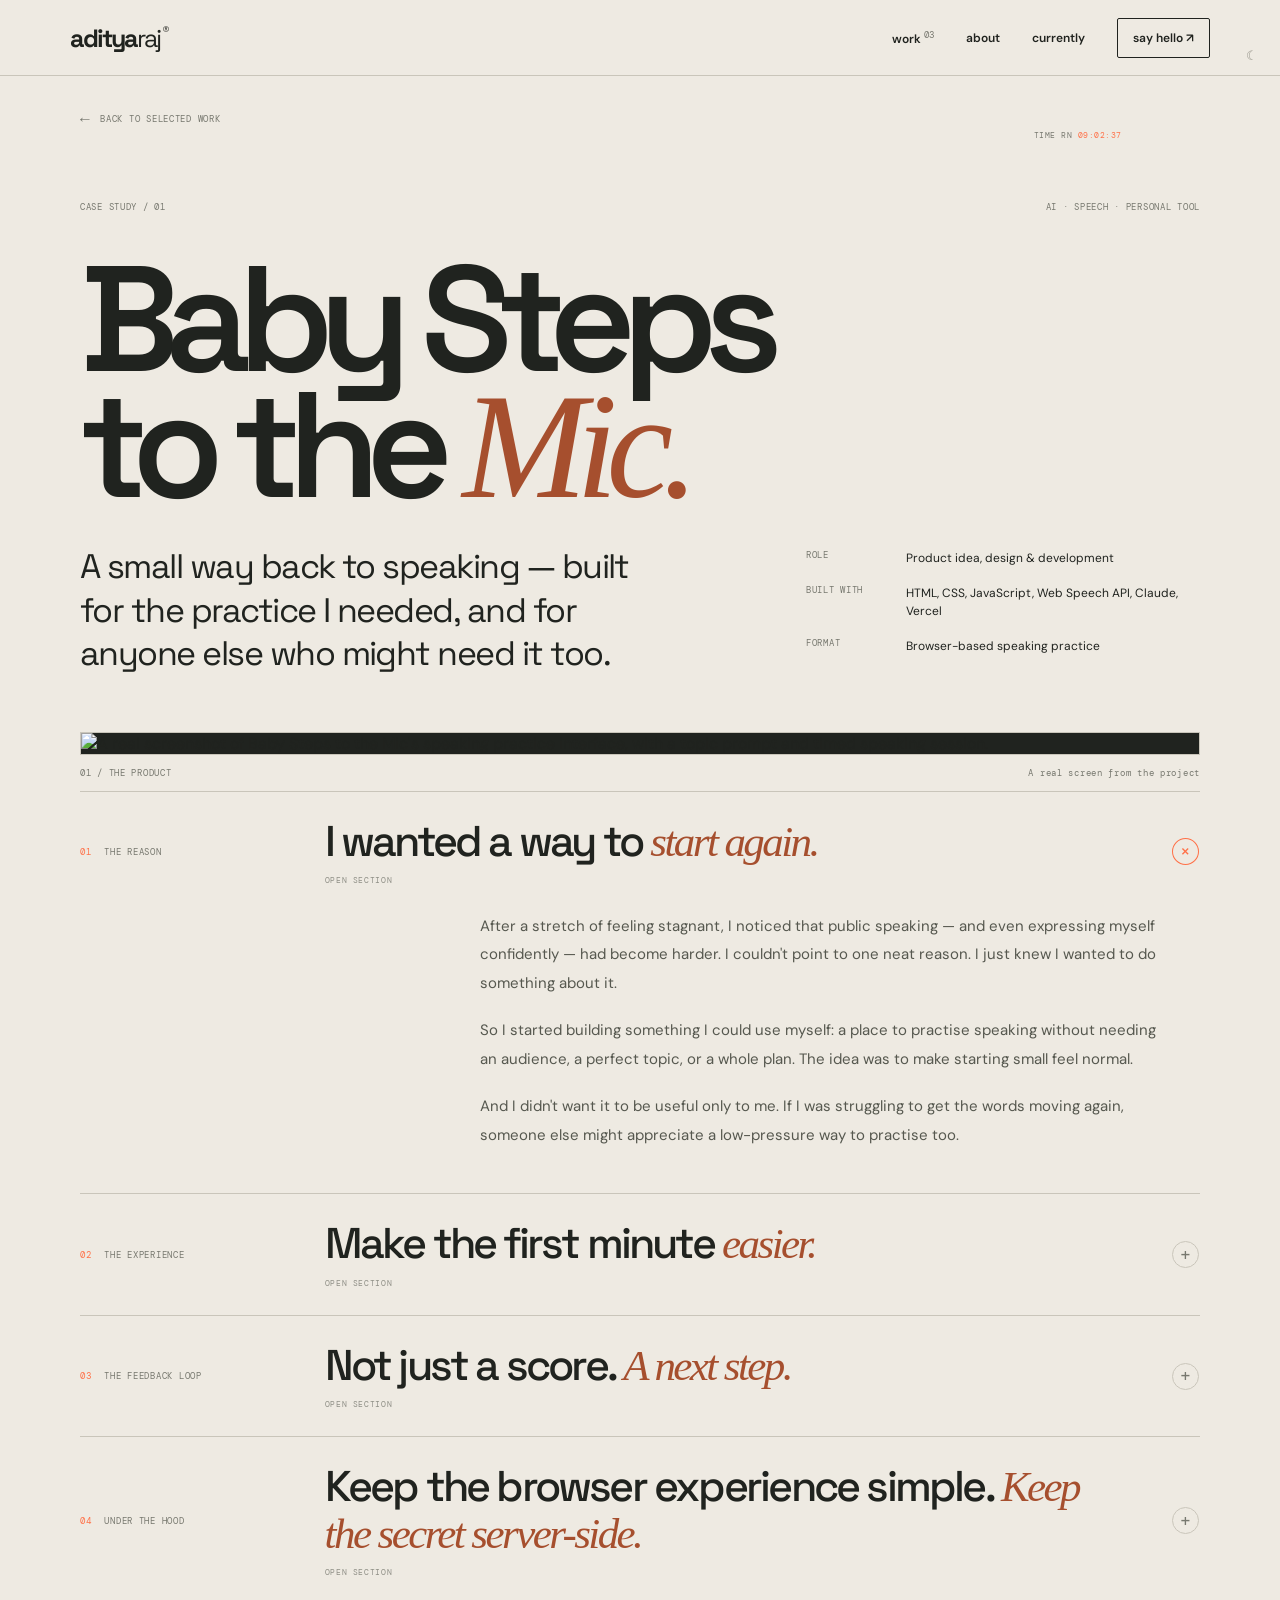
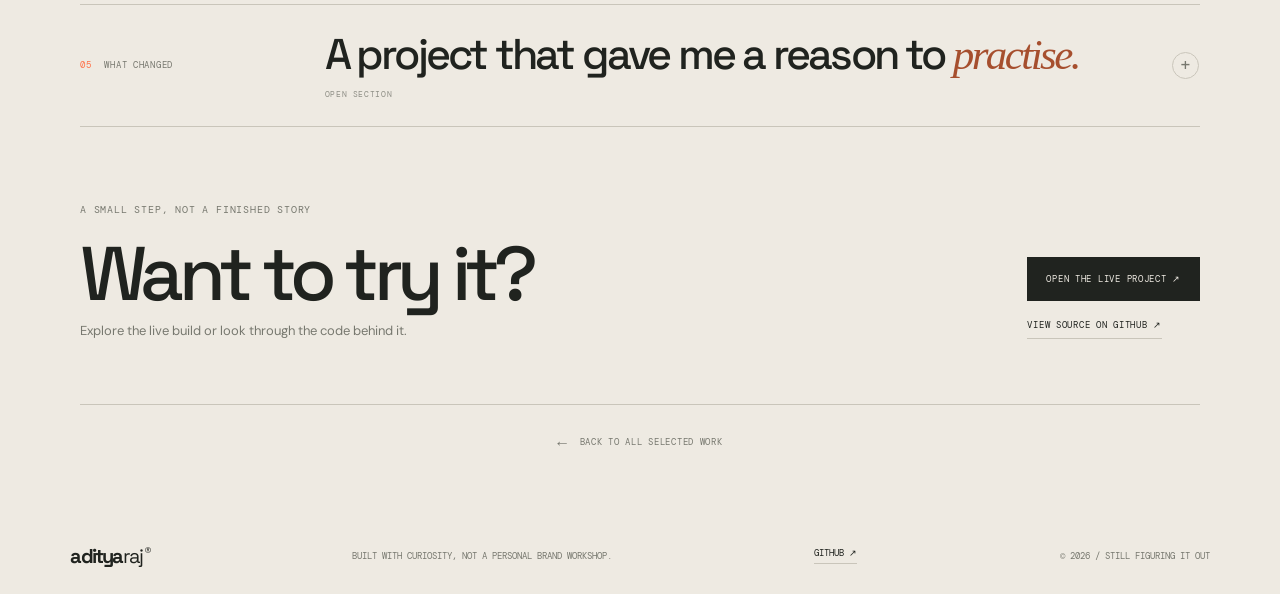
==== baby-steps-case-study.html @ f86ae00b "Add files via upload" ====
<!doctype html>
<html lang="en">
<head>
  <meta charset="utf-8">
  <meta name="viewport" content="width=device-width, initial-scale=1">
  <meta name="theme-color" content="#eeeae2" id="theme-color-meta">
  <meta name="description" content="The story behind Baby Steps to the Mic: a personal project built to make public-speaking practice feel a little more approachable.">
  <title>Baby Steps to the Mic — Aditya Raj</title>
  <link rel="stylesheet" href="style.css">
  <link rel="stylesheet" href="case-study.css">
</head>
<body class="case-study-page">
  <header class="site-header">
    <a class="wordmark" href="index.html#top" aria-label="Aditya Raj home">aditya<span>raj</span><b>®</b></a>
    <nav aria-label="Main navigation">
      <a href="index.html#work" aria-current="page">work <sup>03</sup></a>
      <a href="index.html#about">about</a>
      <a href="index.html#notes">currently</a>
      <a href="index.html#contact" class="nav-contact">say hello ↗</a>
    </nav>
    <button class="menu-toggle" aria-label="Toggle menu" aria-expanded="false">menu +</button>
    <button class="theme-toggle" type="button" aria-label="Switch to dark mode" aria-pressed="false"><span class="theme-toggle-icon" aria-hidden="true">☾</span><span class="theme-toggle-text">DARK</span></button>
  </header>

  <main>
    <div class="case-shell">
      <a class="back-link" href="index.html#work"><span aria-hidden="true">←</span> BACK TO SELECTED WORK</a><span class="clock-line case-clock">TIME RN <b class="live-clock">--:--:--</b></span>

      <section class="case-hero" aria-labelledby="case-title">
        <div class="case-kicker"><span>CASE STUDY / 01</span><span>AI · SPEECH · PERSONAL TOOL</span></div>
        <h1 id="case-title">Baby Steps<br>to the <em>Mic.</em></h1>
        <div class="case-hero-bottom">
          <p class="case-deck">A small way back to speaking — built for the practice I needed, and for anyone else who might need it too.</p>
          <dl class="case-meta">
            <div><dt>ROLE</dt><dd>Product idea, design & development</dd></div>
            <div><dt>BUILT WITH</dt><dd>HTML, CSS, JavaScript, Web Speech API, Claude, Vercel</dd></div>
            <div><dt>FORMAT</dt><dd>Browser-based speaking practice</dd></div>
          </dl>
        </div>
        <figure class="case-hero-visual">
          <img src="assets/baby-steps-real.png" alt="A real screenshot of Baby Steps to the Mic's speaking practice interface, with a topic prompt and timed speaking session." fetchpriority="high">
          <figcaption><span>01 / THE PRODUCT</span><span>A real screen from the project</span></figcaption>
        </figure>
      </section>

      <section class="case-section case-opening" aria-labelledby="why-title">
        <div class="section-marker"><span>01</span><span>THE REASON</span></div>
        <div class="case-prose">
          <h2 id="why-title">I wanted a way to <em>start again.</em></h2>
          <p>After a stretch of feeling stagnant, I noticed that public speaking — and even expressing myself confidently — had become harder. I couldn't point to one neat reason. I just knew I wanted to do something about it.</p>
          <p>So I started building something I could use myself: a place to practise speaking without needing an audience, a perfect topic, or a whole plan. The idea was to make starting small feel normal.</p>
          <p>And I didn't want it to be useful only to me. If I was struggling to get the words moving again, someone else might appreciate a low-pressure way to practise too.</p>
        </div>
      </section>

      <section class="case-section" aria-labelledby="practice-title">
        <div class="section-marker"><span>02</span><span>THE EXPERIENCE</span></div>
        <div class="case-prose">
          <h2 id="practice-title">Make the first minute <em>easier.</em></h2>
          <p>The hardest part of practising on your own can be deciding what to say. Baby Steps starts with a prompt library and an animated topic spinner, so the user can get a subject and begin instead of spending the session choosing one.</p>
          <p>A speaking timer gives the attempt a clear shape. It can be adjusted, paused, and resumed, with a circular progress ring and a visual cue as time runs low. Live transcription makes the spoken words visible while the session is happening, alongside a running word count.</p>
          <p>Those choices are intentionally simple: pick a prompt, start talking, and stay with it for a little while. The product is meant to help someone begin practising, not make the act of practising feel like another complicated task.</p>
        </div>
        <div class="practice-flow" aria-label="The speaking practice flow">
          <div class="practice-step"><span>STEP 01</span><div class="step-icon prompt-icon" aria-hidden="true">↻</div><strong>Pick a topic</strong><small>A prompt gets you past the blank page.</small></div>
          <div class="flow-arrow" aria-hidden="true">→</div>
          <div class="practice-step"><span>STEP 02</span><div class="step-icon mic-icon" aria-hidden="true">◉</div><strong>Speak out loud</strong><small>A timer and live transcript keep the attempt moving.</small></div>
          <div class="flow-arrow" aria-hidden="true">→</div>
          <div class="practice-step"><span>STEP 03</span><div class="step-icon feedback-icon" aria-hidden="true">↗</div><strong>Review & reflect</strong><small>Get structured feedback on the attempt.</small></div>
        </div>
      </section>

      <section class="case-section case-split" aria-labelledby="feedback-title">
        <div class="section-marker"><span>03</span><span>THE FEEDBACK LOOP</span></div>
        <div class="case-prose">
          <h2 id="feedback-title">Not just a score. <em>A next step.</em></h2>
          <p>After a session, the app sends the speaking topic and transcript to Claude for evaluation. The response is structured around a score from 1 to 10, an overall verdict, strengths, improvement suggestions, and extra angles the speaker could explore.</p>
          <p>The point isn't to make a number the final word on someone's speaking ability. It's to turn one attempt into something the user can look at, learn from, and use to guide the next one. The results interface presents the score visually and breaks the feedback into scannable sections.</p>
          <p>That structure also gives the AI a clear job. Rather than returning an unbounded paragraph, it returns fields the interface can present consistently.</p>
        </div>
        <aside class="feedback-note">
          <span class="feedback-note-label">THE FEEDBACK SHAPE</span>
          <div class="feedback-score"><strong>07</strong><span>/ 10</span></div>
          <div class="feedback-line"><span>Strengths</span><i></i></div>
          <div class="feedback-line"><span>Ways to improve</span><i></i></div>
          <div class="feedback-line"><span>Try exploring</span><i></i></div>
          <small>Illustrative structure, not a real session result.</small>
        </aside>
      </section>

      <section class="case-section" aria-labelledby="under-the-hood-title">
        <div class="section-marker"><span>04</span><span>UNDER THE HOOD</span></div>
        <div class="case-prose">
          <h2 id="under-the-hood-title">Keep the browser experience simple. <em>Keep the secret server-side.</em></h2>
          <p>The frontend is built with vanilla HTML, CSS, and JavaScript. Speech recognition uses the browser's Web Speech API to transcribe the session in real time; it works best in Chromium-based browsers, so that compatibility is worth knowing up front.</p>
          <p>When the user asks for feedback, the app sends the topic and transcript to a Vercel serverless function. That function calls the Anthropic Claude API using an API key stored in Vercel's environment variables, rather than exposing the key in client-side code. The response is parsed into structured fields, with safeguards for model output and error handling for failed requests.</p>
          <p>That separation gave the project a small footprint without putting the AI integration directly in the browser: one focused frontend, one serverless evaluation endpoint, and a clear handoff between them.</p>
        </div>
        <div class="architecture" aria-label="Simplified application architecture">
          <div class="architecture-node"><span>01 / CLIENT</span><strong>Browser UI</strong><small>HTML · CSS · JavaScript</small></div>
          <div class="architecture-connector"><span>topic + transcript</span><b>→</b></div>
          <div class="architecture-node architecture-server"><span>02 / SERVERLESS</span><strong>Vercel function</strong><small>API key stays in environment variables</small></div>
          <div class="architecture-connector"><span>evaluation request</span><b>→</b></div>
          <div class="architecture-node architecture-ai"><span>03 / AI</span><strong>Claude API</strong><small>Structured coaching feedback</small></div>
        </div>
      </section>

      <section class="case-section case-reflection" aria-labelledby="reflection-title">
        <div class="section-marker"><span>05</span><span>WHAT CHANGED</span></div>
        <div class="case-prose">
          <h2 id="reflection-title">A project that gave me a reason to <em>practise.</em></h2>
          <p>Building it gave me a way to act on a problem I had been sitting with. Using it has helped me feel more comfortable speaking again — not as some dramatic before-and-after, but as a small, practical step in the right direction.</p>
          <p>That is also why the name matters to me. The goal was never to become a perfect speaker in one session. It was to make it easier to show up, try, get a little feedback, and try again.</p>
          <p>There is more I could add, including session history and ways to track progress over time. For now, the core loop is the part I wanted to make real: a prompt, a speaking attempt, and feedback that gives you somewhere to go next.</p>
        </div>
      </section>

      <section class="case-end" aria-labelledby="case-end-title">
        <div class="case-end-copy">
          <span class="eyebrow">A SMALL STEP, NOT A FINISHED STORY</span>
          <h2 id="case-end-title">Want to try it?</h2>
          <p>Explore the live build or look through the code behind it.</p>
        </div>
        <div class="case-actions">
          <a class="case-action-primary" href="https://baby-steps-to-the-mic-adityarghhs-projects.vercel.app/" target="_blank" rel="noopener noreferrer">OPEN THE LIVE PROJECT ↗</a>
          <a href="https://github.com/adityarghh/Baby-steps-to-the-mic" target="_blank" rel="noopener noreferrer">VIEW SOURCE ON GITHUB ↗</a>
        </div>
      </section>

      <a class="back-to-work-bottom" href="index.html#work"><span>←</span> BACK TO ALL SELECTED WORK</a>
    </div>
  </main>

  <footer class="case-footer">
    <a class="wordmark footer-mark" href="index.html#top">aditya<span>raj</span><b>®</b></a>
    <span>BUILT WITH CURIOSITY, NOT A PERSONAL BRAND WORKSHOP.</span>
    <a href="https://github.com/adityarghh" target="_blank" rel="noreferrer">GITHUB ↗</a>
    <span>© <span id="year"></span> / STILL FIGURING IT OUT</span>
  </footer>
  <script src="case-study.js"></script>
</body>
</html>
---- style.css ----
@import url('https://fonts.googleapis.com/css2?family=DM+Mono:wght@400;500&family=DM+Sans:wght@400;500;600;700&family=Space+Grotesk:wght@400;500;600;700&display=swap');
:root{--paper:#eeeae2;--ink:#20231f;--muted:#77786f;--line:#c9c5ba;--acid:#d9f35b;--orange:#ff7047;--blue:#c6d9d0;--mono:'DM Mono',monospace;--sans:'DM Sans',sans-serif;--display:'Space Grotesk',sans-serif}
*{box-sizing:border-box}html{scroll-behavior:smooth;scroll-padding-top:90px}body{margin:0;background:var(--paper);color:var(--ink);font-family:var(--sans);-webkit-font-smoothing:antialiased}a{color:inherit;text-decoration:none}.topline{height:29px;padding:0 5.5%;display:flex;align-items:center;justify-content:space-between;border-bottom:1px solid var(--line);font:10px var(--mono);letter-spacing:.07em;color:#696b62}.status-dot,.live-dot{display:inline-block;width:7px;height:7px;border-radius:50%;background:#80a33e;margin-left:6px}.site-header{height:76px;padding:0 5.5%;display:flex;align-items:center;justify-content:space-between;border-bottom:1px solid var(--line);position:sticky;top:0;z-index:10;background:rgba(238,234,226,.94);backdrop-filter:blur(12px)}.wordmark{font:700 25px var(--display);letter-spacing:-1.8px}.wordmark span{font-weight:400}.wordmark b{font:10px var(--mono);vertical-align:top;margin-left:3px}.site-header nav{display:flex;align-items:center;gap:32px;font-size:12px;font-weight:600}.site-header nav a{transition:opacity .2s}.site-header nav a:hover{opacity:.55}.site-header sup{font:9px var(--mono);color:var(--muted)}.nav-contact{border:1px solid var(--ink);padding:11px 15px;border-radius:2px}.menu-toggle{display:none;background:none;border:0;font:12px var(--mono)}
.hero{min-height:650px;padding:75px 8% 25px;position:relative;overflow:hidden;border-bottom:1px solid var(--line)}.hero-kicker,.eyebrow{font:10px var(--mono);letter-spacing:.08em}.hand-arrow{font-size:20px;color:var(--orange);margin-right:9px}.hero-grid{display:grid;grid-template-columns:1.5fr .6fr;gap:5%;align-items:end;margin-top:42px;position:relative;z-index:1}.hero h1{font:600 clamp(56px,8.2vw,118px)/.94 var(--display);letter-spacing:-.085em;margin:0;max-width:900px}.hero h1 em,.about-big em,.contact h2 em{font-family:Georgia,serif;font-weight:400;letter-spacing:-.09em}.period{color:var(--orange)}.hero-aside{padding:0 0 8px;max-width:285px}.intro{font-size:15px;line-height:1.7;max-width:300px}.text-link{display:inline-flex;gap:25px;border-bottom:1px solid var(--ink);padding:12px 0;font-size:12px;font-weight:700;margin-top:13px}.text-link span{font-size:17px}.margin-note{font:10px/1.6 var(--mono);color:var(--muted);margin-top:42px;transform:rotate(-4deg);display:inline-block}.hero-bottom{position:absolute;left:8%;right:8%;bottom:22px;display:flex;justify-content:space-between;align-items:center;font:9px var(--mono);letter-spacing:.07em;color:var(--muted)}.scribble{font:italic 16px Georgia;color:var(--orange);letter-spacing:0}.shape{position:absolute;pointer-events:none}.shape-star{right:8%;top:100px;color:var(--orange);font-size:70px;transform:rotate(12deg)}.shape-ring{right:15%;bottom:90px;width:60px;height:60px;border:1px solid var(--orange);border-radius:50%}
.section-pad{padding:105px 8%}.section-heading{display:flex;justify-content:space-between;align-items:end;gap:30px;margin-bottom:52px}.section-heading h2{font:600 clamp(40px,5.2vw,68px)/1 var(--display);letter-spacing:-.07em;margin:18px 0 0}.section-heading>p{font-size:13px;line-height:1.7;max-width:265px;color:var(--muted);margin:0 0 5px}.project{display:grid;grid-template-columns:1.08fr .92fr;min-height:355px;border-top:1px solid var(--line);padding:25px 0;gap:7%;align-items:center}.project:last-of-type{border-bottom:1px solid var(--line)}.project-reverse .project-art{order:2}.project-reverse .project-copy{order:1}.project-art{height:310px;position:relative;overflow:hidden;display:flex;align-items:center;justify-content:center;background:#d9d9ce}.art-label{position:absolute;top:17px;left:18px;font:9px var(--mono);letter-spacing:.08em;z-index:2}.passsecure-art{background:#242923;color:#d9f35b}.terminal{width:72%;border:1px solid #5d6650;background:#191d19;box-shadow:12px 12px 0 rgba(0,0,0,.12);font-family:var(--mono)}.terminal-bar{height:30px;border-bottom:1px solid #41493c;display:flex;align-items:center;gap:5px;padding:0 10px;color:#939b88;font-size:9px}.terminal-bar i{width:5px;height:5px;border-radius:50%;background:#7c856c}.terminal-bar span{margin-left:auto}.terminal-content{padding:23px}.muted{font-size:10px;color:#9aa08f;display:block;margin-bottom:18px}.terminal-content strong{font-size:20px;letter-spacing:3px}.strength{display:flex;gap:4px;margin:15px 0}.strength i{height:4px;flex:1;background:#d9f35b}.strength i:last-child{background:#48503f}.terminal-foot{display:flex;justify-content:space-between;font-size:9px;border-top:1px solid #41493c;padding-top:12px}.corner-mark{position:absolute;right:17px;bottom:13px;font:10px var(--mono)}.project-copy{padding:20px 0}.project-meta{display:flex;justify-content:space-between;gap:12px;font:9px var(--mono);color:var(--muted);letter-spacing:.04em}.project h3{font:600 clamp(30px,3vw,43px) var(--display);letter-spacing:-.06em;margin:23px 0 12px}.project-copy>p{font-size:13px;line-height:1.8;color:#5d5f57;max-width:420px}.project-bottom{display:flex;align-items:center;gap:7px;margin-top:25px;flex-wrap:wrap}.tag{font:9px var(--mono);padding:7px 9px;border:1px solid var(--line);border-radius:2px}.project-bottom a{font:10px var(--mono);margin-left:auto;border-bottom:1px solid var(--ink);padding-bottom:4px}.docuquery-art{background:#d8c9b3}.paper-stack{position:relative;width:190px;height:220px;transform:rotate(-5deg)}.paper{position:absolute;width:150px;height:190px;top:15px;left:20px;border:1px solid #9e8e77}.paper-back{background:#8c9e91;transform:rotate(12deg) translate(20px,-7px)}.paper-mid{background:#f0e5d4;transform:rotate(5deg) translate(9px,0)}.paper-front{background:#fff8e9;padding:19px 16px;box-shadow:5px 6px 0 rgba(72,55,34,.13)}.paper-front>span{font:11px var(--mono);color:var(--orange)}.paper-front b{display:block;font:600 23px/1 var(--display);letter-spacing:-1.5px;margin-top:14px}.paper-front small{font:7px var(--mono);display:block;margin-top:13px;color:#888}.paper-lines{height:25px;margin-top:13px;background:repeating-linear-gradient(to bottom,transparent 0 6px,#c9c0b0 6px 7px)}.floating-note{position:absolute;right:10%;bottom:55px;font:italic 14px Georgia;line-height:1.3;color:#7b4d3e;transform:rotate(7deg)}.atm-art{background:#bfc9b6}.atm-screen{width:55%;min-width:210px;background:#222b26;color:#e3f1c8;padding:22px 18px;box-shadow:10px 10px 0 rgba(30,45,30,.12);font-family:var(--mono)}.atm-brand{font-size:11px;letter-spacing:.12em}.atm-brand span{color:#d9f35b}.atm-balance{font:600 25px var(--display);margin-top:28px}.atm-caption{font-size:7px;color:#a7b5a0;margin-top:4px}.atm-buttons{display:grid;grid-template-columns:1fr 1fr;gap:6px;margin-top:25px}.atm-buttons span{border:1px solid #526252;padding:8px 5px;text-align:center;font-size:7px}.side-stamp{position:absolute;right:17px;bottom:15px;font:9px var(--mono);transform:rotate(-90deg);transform-origin:right}.chat-art{background:#c5d9d1}.chat-window{width:72%;padding:20px;background:#f1f0e6;border:1px solid #9daea4;box-shadow:8px 8px 0 rgba(42,72,56,.1)}.chat-top{font:9px var(--mono);padding-bottom:15px;border-bottom:1px solid #d1d7ce;margin-bottom:17px}.chat-top .live-dot{margin:0 8px 0 0}.bubble{font-size:10px;line-height:1.5;padding:9px 11px;border-radius:8px;margin:9px 0;max-width:85%}.bubble-left{background:#dfe4d8}.bubble-right{background:#d9f35b;margin-left:auto}.typing{font:8px var(--mono);color:#7c8278;margin-top:18px}.typing span{color:var(--orange)}.orbit{position:absolute;right:8%;top:42%;font:22px var(--mono);color:#46675a;transform:rotate(18deg)}.work-footnote{font:italic 13px Georgia;color:var(--muted);margin-top:22px}
.about{background:#242923;color:var(--paper)}.about .eyebrow{color:#b2b5a8}.about-grid{display:grid;grid-template-columns:1fr .7fr;gap:12%;padding:15px 0 90px}.about-big{font:600 clamp(45px,6.2vw,83px)/.98 var(--display);letter-spacing:-.08em}.about-big em{color:var(--acid)}.about-copy p{font-size:13px;line-height:1.9;color:#c1c3b9;margin:0 0 17px}.about-signoff{font:italic 17px Georgia;color:var(--acid);margin-top:30px}.about-signoff span{margin-left:10px}.toolbox{border-top:1px solid #55594f;padding-top:20px}.toolbox-title{font:10px var(--mono);display:flex;justify-content:space-between;color:var(--acid)}.toolbox-list{display:grid;grid-template-columns:repeat(4,1fr);gap:22px;margin-top:35px}.toolbox-list>div{border-top:1px solid #55594f;padding-top:12px}.toolbox-list b{font:10px var(--mono);color:#888e7d}.toolbox-list span{display:block;font:600 17px var(--display);margin-top:22px}.toolbox-list p{font-size:11px;line-height:1.7;color:#b6b8af}
.currently{background:#e5e1d8}.now-grid{display:grid;grid-template-columns:repeat(3,1fr);gap:13px}.now-card{position:relative;min-height:280px;background:#d5d9cc;padding:23px;overflow:hidden}.now-card-yellow{background:var(--acid)}.now-number{font:10px var(--mono);color:#73786a}.now-label{display:block;font:9px var(--mono);letter-spacing:.1em;margin-top:32px}.now-card h3{font:600 27px/1.08 var(--display);letter-spacing:-.06em;margin:14px 0}.now-card p{font-size:11px;line-height:1.8;max-width:240px;color:#555b4e}.music-mark{position:absolute;right:18px;bottom:2px;font:90px Georgia;color:#b4ca44;transform:rotate(-10deg)}
.contact{position:relative;background:var(--orange);overflow:hidden}.contact .eyebrow{color:#5e3429}.contact-grid{display:grid;grid-template-columns:1fr .6fr;gap:10%;align-items:end;margin-top:45px;position:relative;z-index:1}.contact h2{font:600 clamp(55px,8vw,105px)/.9 var(--display);letter-spacing:-.09em;margin:0}.contact h2 em{color:#f8e9d4}.contact-side p{font-size:14px;line-height:1.8;max-width:300px}.big-email{display:inline-block;font:600 24px var(--display);letter-spacing:-.04em;border-bottom:1px solid var(--ink);padding:10px 0}.contact-side small{display:block;font:9px var(--mono);margin-top:12px;color:#38271f}.contact-doodle{position:absolute;right:5%;top:10%;font-size:100px;color:rgba(255,255,255,.2);transform:rotate(15deg)}
footer{padding:25px 5.5%;display:flex;align-items:center;justify-content:space-between;gap:20px;font:9px var(--mono);color:var(--muted)}.footer-mark{color:var(--ink);font-size:20px}footer>a:not(.wordmark){color:var(--ink);border-bottom:1px solid var(--line);padding-bottom:4px}
@media(max-width:760px){.site-header{height:65px}.site-header nav{display:none;position:absolute;top:64px;left:0;right:0;background:var(--paper);padding:25px 7%;border-bottom:1px solid var(--line);flex-direction:column;align-items:flex-start;gap:22px}.site-header nav.open{display:flex}.menu-toggle{display:block}.hero{padding:58px 7% 70px;min-height:auto}.hero-grid{grid-template-columns:1fr;gap:35px;margin-top:38px}.hero h1{font-size:clamp(53px,13vw,86px)}.hero-aside{max-width:420px}.margin-note{margin-top:18px}.shape-star{right:8%;top:35px;font-size:45px}.shape-ring{right:12%;bottom:100px;width:35px;height:35px}.hero-bottom{left:7%;right:7%;font-size:7px;gap:10px}.scribble{display:none}.section-pad{padding:72px 7%}.section-heading{align-items:flex-start;flex-direction:column;margin-bottom:35px;gap:20px}.section-heading>p{max-width:370px}.project,.project-reverse{grid-template-columns:1fr;gap:12px;padding:22px 0 28px}.project-reverse .project-art,.project-reverse .project-copy{order:initial}.project-art{height:270px}.project-copy{padding:10px 0}.project h3{margin-top:18px}.about-grid{grid-template-columns:1fr;gap:35px;padding-bottom:60px}.toolbox-list{grid-template-columns:1fr 1fr;row-gap:28px}.toolbox-list span{margin-top:14px}.now-grid{grid-template-columns:1fr}.now-card{min-height:235px}.contact-grid{grid-template-columns:1fr;gap:35px}.contact h2{font-size:clamp(54px,13vw,88px)}.contact-doodle{font-size:70px;top:7%;right:4%}footer{flex-wrap:wrap;justify-content:space-between}footer>span:nth-child(2){order:5;width:100%;line-height:1.6}.topline{padding:0 7%;font-size:8px}}
@media(prefers-reduced-motion:reduce){html{scroll-behavior:auto}*{animation:none!important;transition:none!important}}


/* Project index: typography-first list with an interactive visual preview */
.project-browser{position:relative;border-top:1px solid var(--line);z-index:1}
.project-row{position:relative;width:100%;display:grid;grid-template-columns:54px minmax(0,1fr) 100px 24px;gap:18px;align-items:center;text-align:left;background:transparent;border:0;border-bottom:1px solid var(--line);padding:25px 8px 25px 0;color:var(--ink);cursor:pointer;font:inherit;z-index:2}
.project-index{font:10px var(--mono);color:var(--muted);align-self:start;padding-top:8px}
.project-title-wrap{display:flex;flex-direction:column;gap:6px}
.project-title{font:500 clamp(26px,3.2vw,43px)/1.04 var(--display);letter-spacing:-.045em;transition:transform .35s cubic-bezier(.2,.7,.1,1),color .25s}
.project-blurb{font:12px/1.6 var(--sans);color:#65675e;max-width:520px;transition:color .25s}
.project-kind{font:9px var(--mono);letter-spacing:.07em;color:var(--muted);justify-self:end}
.project-arrow{font-size:21px;justify-self:end;transition:transform .3s,color .3s}
.project-row:hover .project-title,.project-row:focus-visible .project-title{transform:translateX(8px);color:#a64f2e}
.project-row:hover .project-blurb,.project-row:focus-visible .project-blurb{color:var(--ink)}
.project-row:hover .project-arrow,.project-row:focus-visible .project-arrow{transform:translate(3px,-3px);color:#a64f2e}
.project-row:focus-visible{outline:2px solid #a64f2e;outline-offset:3px}
.project-hover-preview{position:fixed;z-index:8;left:0;top:0;width:min(27vw,330px);height:min(31vw,260px);transform:translate3d(0,0,0) rotate(2deg) scale(.97);pointer-events:none;opacity:0;visibility:hidden;will-change:left,top,opacity,transform;transition:opacity .22s ease,visibility .22s,transform .22s cubic-bezier(.2,.7,.1,1);background:linear-gradient(145deg,#292e27 0%,#222720 100%);padding:12px;border:1px solid rgba(238,234,226,.08);border-radius:17px;box-shadow:0 20px 48px rgba(20,22,19,.2),0 5px 14px rgba(20,22,19,.1);color:#eeeae2}
.project-hover-preview.is-visible{opacity:1;visibility:visible;transform:translate3d(0,0,0) rotate(0deg) scale(1)}
.preview-caption{display:flex;justify-content:space-between;font:8px var(--mono);letter-spacing:.08em;color:#b9b8ab;margin:2px 3px 10px}
.preview-art{display:none;position:relative;height:calc(100% - 46px);overflow:hidden;border-radius:9px}
.preview-art.is-active{display:flex;animation:preview-enter .45s cubic-bezier(.2,.7,.1,1) both}
.preview-passsecure{background:#191d19;flex-direction:column;padding:0 9%}
.preview-browser-bar{height:31px;display:flex;align-items:center;gap:5px;border-bottom:1px solid #4b5146;width:100%;font:8px var(--mono);color:#969b8d}
.preview-browser-bar i{width:5px;height:5px;background:#92997e;border-radius:50%}.preview-browser-bar span{margin-left:auto}
.preview-pass-content{display:flex;flex-direction:column;gap:16px;margin:auto 0;width:100%;font-family:var(--mono)}
.preview-pass-content>span,.preview-pass-content small{font-size:8px;letter-spacing:.08em;color:#b4bd9b}
.preview-pass-content strong{font-size:clamp(18px,2.2vw,28px);letter-spacing:4px;color:#d9f35b}
.preview-meter{display:flex;gap:4px}.preview-meter i{height:4px;flex:1;background:#d9f35b}.preview-meter i:last-child{background:#454b3f}
.preview-docuquery{background:#d8c9b3;align-items:center;justify-content:center;gap:12px;padding:5%}
.preview-doc-paper{width:49%;height:88%;background:#fff8e9;padding:7%;box-shadow:5px 6px 0 rgba(45,35,25,.13);transform:rotate(-5deg);color:#22231f;display:flex;flex-direction:column}
.preview-doc-paper span,.preview-doc-paper small,.preview-doc-chat>span{font:7px var(--mono);color:#a64f2e}
.preview-doc-paper strong{font:500 clamp(17px,2vw,26px)/1.03 var(--display);letter-spacing:-.04em;margin-top:25px}
.preview-doc-lines{height:30px;margin-top:auto;background:repeating-linear-gradient(to bottom,transparent 0 6px,#d2c9b9 6px 7px)}
.preview-doc-chat{width:45%;background:#f4ead9;padding:5%;transform:translateY(24px);box-shadow:5px 6px 0 rgba(45,35,25,.08);color:#333}
.preview-doc-chat p{font:10px/1.5 var(--sans)}
.preview-apexatm{background:#aab5a5;align-items:center;justify-content:center}
.preview-atm-ui{width:72%;background:#222b26;color:#e3f1c8;padding:8%;font-family:var(--mono);box-shadow:9px 10px 0 rgba(30,45,30,.15);display:flex;flex-direction:column}
.preview-atm-ui>span{font-size:9px;letter-spacing:.12em}.preview-atm-ui strong{font:500 clamp(20px,2.2vw,30px) var(--display);margin-top:24px}.preview-atm-ui small{font-size:7px;color:#a7b5a0;margin-top:5px}
.preview-atm-grid{display:grid;grid-template-columns:1fr 1fr;gap:5px;margin-top:23px}.preview-atm-grid i{font:7px var(--mono);font-style:normal;border:1px solid #526252;padding:8px 4px;text-align:center}
.preview-chat{background:#c5d9d1;align-items:center;justify-content:center}
.preview-chat-ui{background:#f1f0e6;border:1px solid #9daea4;width:82%;padding:7%;box-shadow:8px 8px 0 rgba(42,72,56,.1);color:#30332d}
.preview-chat-ui>span{font:7px var(--mono);letter-spacing:.07em}
.preview-chat-ui p{font:10px/1.5 var(--sans);background:#dfe4d8;padding:9px;margin:12px 0;width:85%}
.preview-chat-ui .preview-chat-reply{background:#d9f35b;margin-left:auto}
.preview-instruction{position:absolute;left:15px;right:15px;bottom:13px;display:flex;justify-content:space-between;font:8px var(--mono);letter-spacing:.08em;color:#aaa99d}
.preview-instruction span{color:#d9f35b}
.project-dialog{width:min(880px,calc(100% - 36px));max-width:none;border:1px solid #77766d;background:#eeeae2;color:#20231f;padding:28px;box-shadow:0 24px 100px rgba(0,0,0,.4)}
.project-dialog::backdrop{background:rgba(15,17,15,.78);backdrop-filter:blur(8px)}
.dialog-close{position:absolute;right:18px;top:10px;border:0;background:transparent;color:inherit;font-size:32px;cursor:pointer;line-height:1}
.dialog-topline,.dialog-bottom{display:flex;justify-content:space-between;gap:15px;font:9px var(--mono);letter-spacing:.08em;color:#77786f}
.dialog-layout{display:grid;grid-template-columns:1.05fr .95fr;gap:35px;margin:30px 0}
.dialog-visual{min-height:300px;display:flex;align-items:center;justify-content:center;overflow:hidden;background:#242923}
.dialog-visual .preview-art{display:flex!important;position:relative;width:100%;height:300px}
.dialog-copy{display:flex;flex-direction:column;align-items:flex-start;justify-content:center}
.dialog-copy h3{font:500 clamp(34px,5vw,55px)/1 var(--display);letter-spacing:-.055em;margin:0 0 18px}
.dialog-description{font:13px/1.8 var(--sans);color:#55574f}
.dialog-tags{display:flex;flex-wrap:wrap;gap:7px;margin-top:12px}
.dialog-tags span{border:1px solid #c9c5ba;padding:7px 9px;font:9px var(--mono)}
.dialog-links{display:flex;gap:18px;flex-wrap:wrap;margin-top:28px}
.dialog-links a{font:10px var(--mono);border-bottom:1px solid #20231f;padding-bottom:5px}
.dialog-links a:hover{color:#a64f2e;border-color:#a64f2e}
.dialog-bottom{border-top:1px solid #c9c5ba;padding-top:15px}
body.dialog-open{overflow:visible}
@keyframes preview-enter{from{opacity:0;transform:translateY(10px) scale(.985)}to{opacity:1;transform:translateY(0) scale(1)}}
@media(max-width:760px){.project-row{grid-template-columns:30px minmax(0,1fr) 18px;gap:10px;padding:21px 0}.project-kind{display:none}.project-title{font-size:29px}.project-blurb{font-size:11px}.project-hover-preview{display:none}.project-dialog{padding:20px}.dialog-layout{grid-template-columns:1fr;gap:20px;margin:25px 0}.dialog-visual,.dialog-visual .preview-art{min-height:220px;height:220px}.dialog-copy h3{font-size:38px}.dialog-bottom{font-size:7px}}

/* Small opt-out for cursor-following previews */
.work-heading-tools{display:flex;flex-direction:column;align-items:flex-start;gap:18px;max-width:265px}
.work-heading-tools>p{font-size:13px;line-height:1.7;max-width:265px;color:var(--muted);margin:0 0 5px}
.preview-toggle{display:inline-flex;align-items:center;gap:10px;cursor:pointer;user-select:none}
.preview-toggle-label{font:8px var(--mono);letter-spacing:.11em;color:var(--muted)}
.preview-toggle input{position:absolute;opacity:0;width:1px;height:1px;pointer-events:none}
.toggle-track{width:30px;height:17px;border:1px solid #8d8b80;border-radius:99px;padding:2px;display:inline-flex;align-items:center;transition:background .2s,border-color .2s}
.toggle-thumb{width:11px;height:11px;border-radius:50%;background:#8d8b80;transform:translateX(0);transition:transform .22s cubic-bezier(.2,.7,.1,1),background .2s}
.preview-toggle input:checked+.toggle-track{background:#242923;border-color:#242923}
.preview-toggle input:checked+.toggle-track .toggle-thumb{transform:translateX(12px);background:#d9f35b}
.preview-toggle input:focus-visible+.toggle-track{outline:2px solid #a64f2e;outline-offset:3px}
.preview-toggle input:not(:checked)+.toggle-track{background:transparent}
.preview-toggle input:not(:checked)+.toggle-track .toggle-thumb{background:#8d8b80}
@media(max-width:760px){.work-heading-tools{max-width:none;flex-direction:row;align-items:center;justify-content:space-between;width:100%;gap:12px}.work-heading-tools>p{max-width:260px}.preview-toggle{flex-shrink:0}}

/* Three chosen projects: each preview has its own visual language */
.preview-mic{background:#252923;align-items:center;justify-content:center;padding:6%}
.mic-window{width:100%;height:100%;background:#191c19;border:1px solid #55594d;color:#eeeae2;display:flex;flex-direction:column}
.mic-window-top{display:flex;justify-content:space-between;gap:10px;border-bottom:1px solid #41443c;padding:10px;font:7px var(--mono);color:#aaa99d}
.mic-window-top span:first-child{color:#b4a17a;white-space:nowrap}
.mic-content{padding:8%;display:flex;flex-direction:column;align-items:flex-start;gap:12px}
.mic-kicker{font:7px var(--mono);letter-spacing:.1em;color:#b4a17a}
.mic-content strong{font:500 clamp(20px,2.4vw,32px)/1.02 var(--display);letter-spacing:-.04em}
.mic-wave{height:27px;display:flex;align-items:center;gap:4px;width:100%;border-bottom:1px solid #41443c}
.mic-wave i{display:block;width:3px;height:var(--h,10px);background:#b4a17a;animation:mic-wave 1s ease-in-out infinite alternate}
.mic-wave i:nth-child(2n){--h:18px;animation-delay:-.3s}.mic-wave i:nth-child(3n){--h:23px;animation-delay:-.65s}.mic-wave i:nth-child(4n){--h:7px;animation-delay:-.1s}
.mic-content small{font:6px var(--mono);color:#a7aa9d}
.preview-paperbrain{background:#1d2027;align-items:center;justify-content:center;gap:8%;padding:7%;color:#ecebe7}
.paperbrain-clock{width:52%;background:#292d36;border:1px solid #454a56;padding:7%;box-shadow:6px 7px 0 rgba(0,0,0,.15)}
.paperbrain-clock>span,.paperbrain-stats>span,.paperbrain-stats small{display:block;font:7px var(--mono);letter-spacing:.08em;color:#a8adba}
.paperbrain-clock strong{display:block;font:500 clamp(25px,3vw,38px) var(--display);margin:14px 0}
.paperbrain-clock strong span{color:#b4a17a;animation:clock-blink 1s steps(2) infinite}
.clock-controls{display:flex;gap:6px}.clock-controls i{font:8px var(--mono);font-style:normal;border:1px solid #505664;padding:5px 7px;color:#c9cbd0}
.paperbrain-stats{width:67%;background:#d9d5ca;color:#252722;padding:6%;transform:translate(12%, -4%) rotate(2deg);box-shadow:5px 6px 0 rgba(0,0,0,.13)}
.paperbrain-stats>strong{display:block;font:500 clamp(24px,3vw,35px) var(--display);margin:6px 0}
.paperbrain-stats small{color:#686b62;font-size:6px}
.paperbrain-bars{display:flex;align-items:end;gap:4px;height:24px;margin-top:10px}.paperbrain-bars i{flex:1;background:#8d9a7a;height:35%}.paperbrain-bars i:nth-child(2n){height:80%}.paperbrain-bars i:nth-child(3n){height:55%}.paperbrain-bars i:nth-child(5n){height:100%}
.preview-roadmap{background:#e2dfd5;color:#282a25;display:flex;flex-direction:column;padding:7%;overflow:hidden}
.roadmap-head>span{font:7px var(--mono);color:#7c806e;letter-spacing:.1em}.roadmap-head strong{display:block;font:500 clamp(20px,2.6vw,32px)/1.05 var(--display);margin:12px 0 4px;letter-spacing:-.04em}.roadmap-head small{font:9px var(--sans);color:#77786f}
.roadmap-nodes{display:grid;grid-template-columns:1fr;gap:4px;margin-top:17px;position:relative;width:70%}
.roadmap-nodes span{font:8px var(--mono);border:1px solid #c3c1b7;padding:7px 9px;background:#efede5}
.roadmap-nodes i{font:11px var(--mono);font-style:normal;color:#a64f2e;padding-left:15px;line-height:.8}
.roadmap-nodes .roadmap-highlight{background:#292d27;color:#e6e2d7;border-color:#292d27}
.roadmap-orbit{position:absolute;right:7%;bottom:12%;width:66px;height:66px;border:1px solid #a64f2e;border-radius:50%;display:flex;align-items:center;justify-content:center;text-align:center;font:8px/1.5 var(--mono);color:#a64f2e;transform:rotate(10deg)}
@keyframes mic-wave{from{transform:scaleY(.35);opacity:.6}to{transform:scaleY(1);opacity:1}}
@keyframes clock-blink{to{opacity:.35}}


/* Short About teaser + expanded personal panel */
.about-more{border:0;background:transparent;color:var(--acid);padding:0;cursor:pointer;font:inherit;font-size:12px;border-bottom:1px solid #7e856e;padding-bottom:7px;margin-top:8px}
.about-dialog{position:relative;width:min(760px,calc(100% - 32px));max-width:none;max-height:88vh;overflow:auto;padding:clamp(26px,5vw,54px);border:1px solid #77766d;background:#eeeae2;color:#20231f;box-shadow:0 24px 100px rgba(0,0,0,.4)}
.about-dialog::backdrop{background:rgba(15,17,15,.78);backdrop-filter:blur(8px)}
.about-dialog-kicker{font:9px var(--mono);letter-spacing:.1em;color:#a64f2e;margin:4px 0 28px}
.about-dialog h3{font:600 clamp(38px,7vw,70px)/.98 var(--display);letter-spacing:-.075em;max-width:600px;margin:0 0 30px}
.about-dialog-body{max-width:570px}
.about-dialog-body p{font:14px/1.9 var(--sans);color:#55574f;margin:0 0 16px}
.about-socials{display:flex;gap:22px;flex-wrap:wrap;border-top:1px solid var(--line);padding-top:20px;margin-top:30px}
.about-socials a,.footer-socials a{font:9px var(--mono);letter-spacing:.05em;border-bottom:1px solid var(--line);padding-bottom:5px}
.footer-socials{display:flex;gap:14px;flex-wrap:wrap}
@media(max-width:760px){.about-dialog{padding:27px 22px}.about-dialog h3{font-size:44px}.about-socials{gap:16px}footer .footer-socials{width:100%;order:4}}

/* The About dialog is an overlay, not a new page; preserve the underlying scroll position. */
body.about-dialog-open{overflow:visible}
.about-dialog{margin:auto}


/* Expanded About: personal and thoughtful, without turning into a formal bio */
.about-dialog{width:min(790px,calc(100% - 32px));padding:clamp(24px,4.5vw,48px);max-height:88vh}
.about-dialog-kicker{font:9px var(--mono);letter-spacing:.1em;color:#a64f2e;margin:2px 0 24px}
.about-intro{display:grid;grid-template-columns:112px minmax(0,1fr);gap:25px;align-items:center;margin-bottom:27px}
.about-portrait{display:block;width:112px;height:136px;object-fit:cover;object-position:center 28%;border-radius:2px;filter:saturate(.88)}
.about-intro-copy h3{font:600 clamp(38px,6vw,62px)/.98 var(--display);letter-spacing:-.075em;margin:0 0 12px}
.about-lede{font:14px/1.65 var(--sans);color:#55574f;max-width:420px;margin:0}
.about-dialog-body{max-width:650px}
.about-dialog-body p{font:13px/1.85 var(--sans);color:#55574f;margin:0 0 13px}
.about-resume{display:flex;align-items:center;justify-content:space-between;gap:20px;border-top:1px solid var(--line);border-bottom:1px solid var(--line);padding:18px 0;margin-top:25px}
.about-resume-copy{display:flex;flex-direction:column;gap:5px}
.about-resume-label{font:8px var(--mono);letter-spacing:.08em;color:#a64f2e}
.about-resume-copy strong{font:500 21px var(--display);letter-spacing:-.04em}
.about-resume-copy small{font:11px/1.5 var(--sans);color:#66685f}
.about-resume-actions{display:flex;gap:15px;flex-shrink:0}
.about-resume-actions a{font:9px var(--mono);border-bottom:1px solid #a9a69b;padding-bottom:5px}
.about-socials{margin-top:20px}
@media(max-width:560px){
  .about-intro{grid-template-columns:82px minmax(0,1fr);gap:16px;align-items:start}
  .about-portrait{width:82px;height:105px}
  .about-intro-copy h3{font-size:37px}
  .about-resume{align-items:flex-start;flex-direction:column}
  .about-resume-actions{gap:20px}
}


/* Expanded contact form */
.contact-open{display:inline-block;appearance:none;border:0;border-bottom:1px solid var(--ink);background:transparent;padding:10px 0;cursor:pointer}
.contact-open:hover{color:#f8e9d4}
.contact-side small a{color:#38271f;border-bottom:1px solid rgba(56,39,31,.7);padding-bottom:2px;text-decoration:none;opacity:1;transition:color .2s,border-color .2s}
.contact-side small a:hover,.contact-side small a:focus-visible{color:#211812;border-color:#211812;opacity:1}
.contact-dialog{position:relative;width:min(780px,calc(100% - 32px));max-width:none;max-height:90vh;overflow:auto;padding:clamp(24px,4.5vw,48px);border:1px solid #77766d;background:#eeeae2;color:#20231f;box-shadow:0 24px 100px rgba(0,0,0,.4)}
.contact-dialog::backdrop{background:rgba(15,17,15,.78);backdrop-filter:blur(8px)}
.contact-dialog-kicker{font:9px var(--mono);letter-spacing:.1em;color:#a64f2e;margin:3px 0 20px}
.contact-dialog-heading{display:grid;grid-template-columns:1fr .7fr;align-items:end;gap:24px;margin-bottom:28px}
.contact-dialog-heading h3{font:600 clamp(43px,7vw,76px)/.92 var(--display);letter-spacing:-.08em;margin:0}
.contact-dialog-heading h3 span{color:#a64f2e}
.contact-dialog-heading p{font:12px/1.7 var(--sans);color:#66685f;margin:0 0 4px}
.contact-form{display:flex;flex-direction:column;gap:17px}
.contact-fields-row{display:grid;grid-template-columns:1fr 1fr;gap:16px}
.contact-form label{display:flex;flex-direction:column;gap:8px;font:10px var(--mono);letter-spacing:.03em;color:#55574f}
.contact-form input,.contact-form textarea{display:block;width:100%;box-sizing:border-box;border:1px solid #d0ccc2;border-radius:0;background:#f7f4ed;color:#20231f;padding:13px 14px;font:13px/1.5 var(--sans);letter-spacing:0;outline:none;transition:border-color .2s,box-shadow .2s}
.contact-form input:focus,.contact-form textarea:focus{border-color:#a64f2e;box-shadow:0 0 0 2px rgba(166,79,46,.1)}
.contact-form textarea{resize:vertical;min-height:130px}
.contact-form input::placeholder,.contact-form textarea::placeholder{color:#99988e}
.contact-form-bottom{display:flex;align-items:center;justify-content:space-between;gap:18px;margin-top:2px}
.contact-form-status{font:10px/1.6 var(--sans);color:#77766d;margin:0;max-width:340px}
.contact-submit{border:0;background:#242923;color:#eeeae2;padding:15px 19px;font:11px var(--mono);cursor:pointer;white-space:nowrap;transition:background .2s,transform .2s}
.contact-submit:hover{background:#a64f2e;transform:translateY(-2px)}
.contact-submit:disabled{opacity:.6;cursor:wait;transform:none}
.contact-submit span{margin-left:18px;color:#d9f35b}
.contact-honeypot{position:absolute!important;left:-9999px!important;width:1px!important;height:1px!important;opacity:0!important}
.contact-dialog-footer{display:flex;justify-content:space-between;gap:16px;flex-wrap:wrap;border-top:1px solid var(--line);padding-top:17px;margin-top:25px;font:8px var(--mono);letter-spacing:.04em;color:#8b897f}
.contact-dialog-footer a{color:#a64f2e;border-bottom:1px solid #c8b4a8;padding-bottom:3px}
@media(max-width:600px){.contact-dialog-heading{grid-template-columns:1fr;gap:12px}.contact-fields-row{grid-template-columns:1fr}.contact-form-bottom{align-items:flex-start;flex-direction:column}.contact-submit{width:100%}.contact-dialog-footer{flex-direction:column}.contact-open{font-size:24px}}

body.contact-dialog-open{overflow:visible}
.contact-form-status.is-error{color:#a64f2e}
.contact-form-status.is-success{color:#476a4b}

/* Only the currently selected artwork belongs inside the floating preview.
   Project-specific display:flex rules must not override the hidden state. */
.project-hover-preview .preview-art:not(.is-active) {
  display: none !important;
}
.project-hover-preview .preview-art.is-active {
  display: flex !important;
}

/* The More I Know, The Better — real product screenshots in the hover preview. */
.preview-roadmap{
  display:block;
  position:relative;
  padding:0;
  overflow:hidden;
  background:#050505;
  isolation:isolate;
}
.preview-roadmap .tmik-generation-shot{
  position:absolute;
  width:61%;
  height:76%;
  left:3%;
  top:4%;
  object-fit:cover;
  object-position:center;
  border:1px solid rgba(255,255,255,.55);
  border-radius:7px;
  box-shadow:0 12px 32px rgba(0,0,0,.35);
  z-index:1;
}
.preview-roadmap .tmik-roadmap-shot{
  position:absolute;
  width:67%;
  height:73%;
  right:2%;
  bottom:3%;
  object-fit:cover;
  object-position:center top;
  border:1px solid rgba(255,255,255,.6);
  border-radius:5px;
  box-shadow:0 12px 32px rgba(0,0,0,.45);
  z-index:2;
}
.dialog-visual .preview-roadmap .tmik-generation-shot{width:61%;height:76%}
.dialog-visual .preview-roadmap .tmik-roadmap-shot{width:67%;height:73%}

/* Real product screenshots for all three project previews. */
.preview-mic,
.preview-paperbrain {
  display: block;
  position: relative;
  padding: 0;
  overflow: hidden;
  background: #111;
  isolation: isolate;
}
.preview-mic .baby-steps-shot,
.preview-paperbrain .paperbrain-shot {
  position: absolute;
  inset: 0;
  width: 100%;
  height: 100%;
  object-fit: cover;
  object-position: center;
  display: block;
}
.preview-mic .baby-steps-shot { object-position: center; }
.preview-paperbrain .paperbrain-shot { object-position: center top; }
.dialog-visual .preview-mic .baby-steps-shot,
.dialog-visual .preview-paperbrain .paperbrain-shot {
  width: 100%;
  height: 100%;
}


/* Tiny theme control, visually quiet and kept outside the navigation links. */
.site-header{position:relative}
.theme-toggle{
  position:absolute;
  right:16px;
  bottom:8px;
  width:24px;
  height:24px;
  min-height:24px;
  padding:0;
  display:flex;
  align-items:center;
  justify-content:center;
  border:0;
  border-radius:50%;
  background:transparent;
  color:var(--muted);
  cursor:pointer;
  font-size:0;
  line-height:1;
  opacity:.75;
}
.theme-toggle:hover{opacity:1;background:rgba(120,120,120,.08);color:var(--ink)}
.theme-toggle-icon{font:13px/1 sans-serif}
.theme-toggle-text{display:none}
@media(max-width:760px){
  .theme-toggle{right:12px;bottom:8px;width:24px;height:24px;min-height:24px}
}


/* Dark palette: the layout and warm accent colors stay familiar, surfaces switch. */
html[data-theme="dark"]{
  color-scheme:dark;
  --paper:#171916;
  --ink:#eeece4;
  --muted:#a4a69b;
  --line:#3a3d35;
  --acid:#d9f35b;
  --orange:#c96343;
  --blue:#a4bdb2;
}
html[data-theme="light"]{color-scheme:light}
html[data-theme="dark"] body{background:var(--paper);color:var(--ink)}
html[data-theme="dark"] .site-header{
  background:rgba(23,25,22,.94);border-bottom-color:var(--line);
}
html[data-theme="dark"] .site-header nav{color:var(--ink)}
html[data-theme="dark"] .nav-contact{border-color:#777b6d}
html[data-theme="dark"] .hero,
html[data-theme="dark"] .work,
html[data-theme="dark"] footer{background:var(--paper);color:var(--ink)}
html[data-theme="dark"] .hero h1,
html[data-theme="dark"] .section-heading h2,
html[data-theme="dark"] .project-title,
html[data-theme="dark"] .footer-mark{color:var(--ink)}
html[data-theme="dark"] .hero-aside p,
html[data-theme="dark"] .project-blurb,
html[data-theme="dark"] .section-heading>p,
html[data-theme="dark"] .about-copy p,
html[data-theme="dark"] .now-card p,
html[data-theme="dark"] .contact-side p{color:#c0c2b8}
html[data-theme="dark"] .project-row{color:var(--ink);border-color:var(--line)}
html[data-theme="dark"] .project-blurb{color:#b6b8ae}
html[data-theme="dark"] .project-row:hover .project-title,
html[data-theme="dark"] .project-row:focus-visible .project-title,
html[data-theme="dark"] .project-row:hover .project-arrow,
html[data-theme="dark"] .project-row:focus-visible .project-arrow{color:#ff9878}
html[data-theme="dark"] .project-row:focus-visible{outline-color:#ff9878}
html[data-theme="dark"] .about{background:#22251f;color:#eeece4}
html[data-theme="dark"] .about .eyebrow{color:#c1c5b4}
html[data-theme="dark"] .currently{background:#20231f;color:#eeece4}
html[data-theme="dark"] .now-card{background:#30352d;color:#eeece4}
html[data-theme="dark"] .now-card-yellow{background:#d9f35b;color:#20231f}
html[data-theme="dark"] .now-card-yellow p{color:#343a2d}
html[data-theme="dark"] .now-number{color:#b9bdad}
html[data-theme="dark"] .now-card-yellow .now-number{color:#555e38}
html[data-theme="dark"] .contact{background:#a94d34;color:#fff0e7}
html[data-theme="dark"] .contact .eyebrow{color:#f0c5b5}
html[data-theme="dark"] .contact h2 em{color:#1b211b}
html[data-theme="dark"] .contact .big-email{border-color:rgba(255,240,231,.5)}
html[data-theme="dark"] footer>a:not(.wordmark){color:var(--ink);border-color:var(--line)}
html[data-theme="dark"] .site-header nav.open{background:#171916}
html[data-theme="dark"] .project-dialog,
html[data-theme="dark"] .about-dialog,
html[data-theme="dark"] .contact-dialog{
  background:#20231f;color:#eeece4;border-color:#4b4e44;
}
html[data-theme="dark"] .dialog-topline,
html[data-theme="dark"] .dialog-bottom,
html[data-theme="dark"] .about-dialog-body p,
html[data-theme="dark"] .dialog-description,
html[data-theme="dark"] .contact-dialog-heading p,
html[data-theme="dark"] .contact-form label{color:#bfc1b7}
html[data-theme="dark"] .dialog-tags span{border-color:#4b4e44}
html[data-theme="dark"] .dialog-links a{border-color:#d4d3c9}
html[data-theme="dark"] .dialog-bottom{border-color:#4b4e44}
html[data-theme="dark"] .contact-form input,
html[data-theme="dark"] .contact-form textarea{
  background:#171916;color:#eeece4;border-color:#4b4e44;
}
html[data-theme="dark"] .contact-form input::placeholder,
html[data-theme="dark"] .contact-form textarea::placeholder{color:#8e9186}
html[data-theme="dark"] .contact-dialog-footer{color:#a4a69b;border-color:#4b4e44}
html[data-theme="dark"] .contact-dialog-footer a{color:#ff9878;border-color:#6d4c40}
html[data-theme="dark"] .about-resume{background:#292d26;border-color:#45493d}
html[data-theme="dark"] .about-resume-copy small{color:#bfc1b7}
html[data-theme="dark"] .about-resume-actions a{border-color:#626657}
html[data-theme="dark"] .about-socials a,
html[data-theme="dark"] .footer-socials a{border-color:#4b4e44}
html[data-theme="dark"] .about-dialog-kicker,
html[data-theme="dark"] .contact-dialog-kicker{color:#ff9878}
html[data-theme="dark"] .contact-dialog-heading h3 span{color:#ff9878}
html[data-theme="dark"] .contact-form-status{color:#bfc1b7}
html[data-theme="dark"] .contact-form-status.is-success{color:#a8d3a5}
html[data-theme="dark"] .contact-form-status.is-error{color:#ff9878}
/* Keep the theme control clickable without changing the original header layout. */
.theme-toggle{z-index:20;pointer-events:auto}

/* Small curious interactions: kept quiet, keyboard-accessible, and motion-aware. */
.curious-word{position:relative;display:inline;text-decoration:underline;text-decoration-style:dotted;text-decoration-color:var(--orange);text-underline-offset:4px;cursor:help;outline-offset:4px}
.curious-word::after{content:attr(data-note);position:absolute;left:50%;bottom:calc(100% + 10px);z-index:20;width:max-content;max-width:min(230px,75vw);padding:9px 11px;background:var(--ink);color:var(--paper);font:10px/1.5 var(--mono);letter-spacing:0;text-decoration:none;border-radius:2px;box-shadow:4px 4px 0 rgba(166,79,46,.22);opacity:0;visibility:hidden;transform:translate(-50%,4px);transition:opacity .18s ease,transform .18s ease,visibility .18s;pointer-events:none}
.curious-word:hover::after,.curious-word:focus-visible::after{opacity:1;visibility:visible;transform:translate(-50%,0)}
.shape-star{pointer-events:auto;border:0;background:transparent;padding:0;cursor:pointer;line-height:1;transition:transform .45s cubic-bezier(.2,.7,.1,1),color .2s}
.shape-star:hover,.shape-star:focus-visible{transform:rotate(95deg) scale(1.12);color:var(--ink);outline-offset:6px}
.surprise-toast{position:absolute;z-index:4;right:8%;top:175px;max-width:230px;padding:12px 14px;background:var(--ink);color:var(--paper);font:10px/1.6 var(--mono);box-shadow:5px 5px 0 rgba(255,112,71,.45);animation:surprise-pop .25s ease both}
.surprise-toast[hidden]{display:none}
@keyframes surprise-pop{from{opacity:0;transform:translateY(5px) rotate(1deg)}to{opacity:1;transform:translateY(0) rotate(0)}}
.clock-line{display:block;margin-top:10px;font:8px/1.5 var(--mono);letter-spacing:.06em;color:var(--muted);white-space:nowrap}
.clock-line b{font-weight:400;color:var(--orange);font-variant-numeric:tabular-nums}
.live-clock{font-variant-numeric:tabular-nums}
.music-mark{cursor:pointer;transition:transform .3s ease,color .3s ease;outline-offset:5px}
.music-mark:hover,.music-mark:focus-visible{transform:rotate(10deg) scale(1.08);color:#879b29}
.music-mark.is-revealed{color:#879b29;transform:rotate(10deg) scale(1.08)}
.music-whisper{position:absolute;right:18px;bottom:86px;max-width:190px;font:italic 12px/1.5 Georgia,serif;color:#4d5840;transform:rotate(-3deg)}
.reveal-ready .reveal-on-scroll{opacity:0;transform:translateY(14px);transition:opacity .65s ease,transform .65s cubic-bezier(.2,.7,.1,1)}
.reveal-ready .reveal-on-scroll.is-revealed{opacity:1;transform:translateY(0)}
.reveal-ready .project-row:nth-child(2){transition-delay:.07s}.reveal-ready .project-row:nth-child(3){transition-delay:.14s}
@media(max-width:760px){.surprise-toast{right:7%;top:105px}.clock-line{font-size:7px}.case-clock{display:block;margin:12px 0 0 6%}}
@media(prefers-reduced-motion:reduce){.reveal-ready .reveal-on-scroll{opacity:1;transform:none}.curious-word::after,.shape-star,.music-mark{transition:none}}

/* Subtle physicality: cards respond to a pointer, but never demand attention. */
.project-row,.now-card,.about-grid,.contact-grid{transform-style:preserve-3d;will-change:transform;transition:transform .28s cubic-bezier(.2,.7,.1,1),border-color .25s,background-color .25s}
.project-row:focus-visible,.text-link:focus-visible,.nav-contact:focus-visible{outline:1px solid var(--orange);outline-offset:5px}
.curious-word.is-note-open::after{opacity:1;visibility:visible;transform:translate(-50%,0)}
.surprise-toast{transition:opacity .2s ease,transform .2s ease}
.surprise-toast.is-leaving{opacity:0;transform:translateY(-4px)}
@media(hover:none),(prefers-reduced-motion:reduce){.project-row,.now-card,.about-grid,.contact-grid{transform:none!important;will-change:auto}}
@media(prefers-reduced-motion:reduce){.reveal-ready .reveal-on-scroll{opacity:1;transform:none}.curious-word::after,.shape-star,.music-mark,.surprise-toast{transition:none;animation:none}}


/* Contact options: WhatsApp first, with the existing form and Gmail kept available. */
.whatsapp-cta{display:inline-flex;align-items:center;gap:12px;margin-top:8px;padding:13px 17px;border:1px solid rgba(32,35,31,.72);border-radius:3px;color:var(--ink);font:600 15px var(--display);letter-spacing:-.025em;text-decoration:none;transition:background-color .2s,color .2s,border-color .2s,transform .2s}
.whatsapp-cta span{font:18px var(--mono);transition:transform .2s}
.whatsapp-cta:hover,.whatsapp-cta:focus-visible{background:var(--ink);color:var(--orange);border-color:var(--ink);transform:translateY(-2px);outline:none}
.whatsapp-cta:hover span,.whatsapp-cta:focus-visible span{transform:translate(2px,-2px)}
.contact-side small.contact-alternatives{display:flex;flex-wrap:wrap;align-items:center;gap:5px 7px;margin-top:14px;font-size:9px;line-height:1.8}
.contact-form-link,.contact-side small.contact-alternatives .direct-gmail{color:#f0c6b7;text-decoration-color:rgba(240,198,183,.8)}
.contact-form-link{appearance:none;border:0;background:none;padding:0;font:inherit;text-decoration:underline;text-underline-offset:3px;cursor:pointer}
.contact-side small.contact-alternatives .direct-gmail{padding-bottom:0}
.contact-form-link:hover,.contact-form-link:focus-visible,.contact-side small.contact-alternatives .direct-gmail:hover,.contact-side small.contact-alternatives .direct-gmail:focus-visible{color:#fff0e9;text-decoration-color:#fff0e9}
@media(max-width:520px){.whatsapp-cta{font-size:14px}.contact-side small.contact-alternatives{max-width:320px}}
---- case-study.css ----
/* Minimal editorial case-study page. Shares the portfolio's type, palette, and theme. */
.case-study-page{--case-measure:720px}
.case-study-page .site-header{position:sticky}
.case-shell{width:min(1120px, calc(100% - 12%));margin:0 auto}
.back-link{display:inline-flex;align-items:center;gap:10px;margin-top:32px;font:9px var(--mono);letter-spacing:.08em;color:var(--muted);transition:color .2s,transform .2s}
.back-link span{font-size:16px}.back-link:hover{color:var(--orange);transform:translateX(-3px)}
.case-hero{padding:60px 0 0}
.case-kicker,.section-marker,.case-meta dt,.case-hero-visual figcaption,.practice-step>span,.feedback-note-label,.architecture-node>span,.case-actions a,.back-to-work-bottom{font:9px var(--mono);letter-spacing:.08em}
.case-kicker{display:flex;justify-content:space-between;gap:18px;color:var(--muted)}
.case-hero h1{font:600 clamp(68px,12vw,150px)/.84 var(--display);letter-spacing:-.095em;margin:43px 0 36px;max-width:1000px}
.case-hero h1 em,.case-prose h2 em{font-family:Georgia,serif;font-weight:400;letter-spacing:-.075em}
.case-hero h1 em{color:#a64f2e}
.case-hero-bottom{display:grid;grid-template-columns:minmax(0,1.05fr) minmax(250px,.65fr);gap:8%;align-items:start;margin:0 0 56px}
.case-deck{font:400 clamp(22px,3vw,34px)/1.28 var(--display);letter-spacing:-.045em;max-width:560px;margin:0}
.case-meta{display:grid;gap:16px;margin:4px 0 0}.case-meta div{display:grid;grid-template-columns:90px 1fr;gap:10px}.case-meta dt{color:var(--muted)}.case-meta dd{font-size:12px;line-height:1.55;margin:0;max-width:290px}
.case-hero-visual{margin:0}.case-hero-visual img{display:block;width:100%;height:auto;max-height:720px;object-fit:cover;object-position:top;border:1px solid var(--line);background:#20231f}.case-hero-visual figcaption{display:flex;justify-content:space-between;gap:16px;padding:12px 0;border-bottom:1px solid var(--line);color:var(--muted)}
.case-section{display:grid;grid-template-columns:155px minmax(0,var(--case-measure));justify-content:space-between;gap:8%;padding:100px 0;border-bottom:1px solid var(--line)}
.section-marker{display:flex;gap:13px;align-items:flex-start;color:var(--muted);padding-top:12px}.section-marker span:first-child{color:var(--orange)}
.case-prose{max-width:var(--case-measure)}.case-prose h2{font:500 clamp(35px,5.3vw,64px)/1.02 var(--display);letter-spacing:-.07em;margin:0 0 28px;max-width:720px}.case-prose h2 em{color:#a64f2e}.case-prose p{font-size:15px;line-height:1.9;color:#56584f;margin:0 0 19px;max-width:680px}.case-prose p:last-child{margin-bottom:0}
.practice-flow{grid-column:2;display:grid;grid-template-columns:1fr 22px 1fr 22px 1fr;gap:12px;align-items:stretch;margin-top:44px}.practice-step{min-height:188px;border:1px solid var(--line);padding:17px;display:flex;flex-direction:column;align-items:flex-start;background:rgba(255,255,255,.14)}.practice-step>span{color:var(--muted);font-size:8px}.step-icon{display:grid;place-items:center;width:38px;height:38px;border:1px solid var(--line);border-radius:50%;font-size:21px;margin:22px 0 17px;color:#a64f2e}.practice-step strong{font:500 17px var(--display);letter-spacing:-.03em}.practice-step small{font-size:11px;line-height:1.6;color:var(--muted);margin-top:7px}.flow-arrow{align-self:center;text-align:center;color:var(--orange);font-size:18px}
.case-split{grid-template-columns:155px minmax(0,1fr) minmax(220px,.6fr);gap:5%;align-items:start}.feedback-note{border:1px solid var(--line);padding:22px;margin-top:4px;max-width:310px;background:rgba(255,255,255,.12)}.feedback-note-label{color:var(--muted)}.feedback-score{display:flex;align-items:baseline;gap:6px;padding:22px 0 20px;border-bottom:1px solid var(--line)}.feedback-score strong{font:500 58px/.9 var(--display);letter-spacing:-.08em}.feedback-score span{font:12px var(--mono);color:var(--muted)}.feedback-line{display:flex;justify-content:space-between;align-items:center;gap:15px;padding:14px 0;border-bottom:1px solid var(--line);font-size:12px}.feedback-line i{width:7px;height:7px;border-radius:50%;background:#a5b991}.feedback-line:nth-of-type(3) i{background:#e5b17c}.feedback-line:nth-of-type(4) i{background:#a7bacd}.feedback-note>small{display:block;font-size:9px;line-height:1.5;color:var(--muted);margin-top:16px}
.architecture{grid-column:2;display:grid;grid-template-columns:1fr 85px 1fr 85px 1fr;gap:10px;align-items:center;margin-top:42px}.architecture-node{border:1px solid var(--line);padding:17px 15px;min-height:125px;display:flex;flex-direction:column;align-items:flex-start;justify-content:center;background:rgba(255,255,255,.12)}.architecture-node>span{font-size:8px;color:var(--muted);margin-bottom:17px}.architecture-node strong{font:500 18px var(--display);letter-spacing:-.04em}.architecture-node small{font-size:10px;line-height:1.5;color:var(--muted);margin-top:7px}.architecture-server{border-color:#b6ad9a}.architecture-ai{background:#242923;color:#eeeae2;border-color:#242923}.architecture-ai small,.architecture-ai>span{color:#c2c3b6}.architecture-connector{display:flex;flex-direction:column;align-items:center;gap:8px;color:var(--muted);text-align:center}.architecture-connector span{font:8px var(--mono);line-height:1.5}.architecture-connector b{font-size:20px;color:var(--orange);font-weight:400}
.case-reflection{padding-bottom:110px}.case-end{display:flex;justify-content:space-between;align-items:flex-end;gap:40px;padding:70px 0 65px;border-bottom:1px solid var(--line)}.case-end .eyebrow{color:var(--muted)}.case-end h2{font:500 clamp(44px,6vw,76px)/.95 var(--display);letter-spacing:-.075em;margin:20px 0 12px}.case-end-copy p{font-size:13px;color:var(--muted);margin:0}.case-actions{display:flex;flex-direction:column;align-items:flex-start;gap:18px}.case-actions a{padding-bottom:7px;border-bottom:1px solid var(--line);transition:color .2s,border-color .2s}.case-actions a:hover{color:var(--orange);border-color:var(--orange)}.case-actions .case-action-primary{background:var(--ink);color:var(--paper);padding:15px 18px;border:1px solid var(--ink)}.case-actions .case-action-primary:hover{background:var(--orange);border-color:var(--orange);color:#fff3ec}.back-to-work-bottom{display:flex;justify-content:center;gap:12px;align-items:center;padding:27px 0 65px;color:var(--muted);transition:color .2s}.back-to-work-bottom span{font-size:16px}.back-to-work-bottom:hover{color:var(--orange)}.case-footer{margin-top:0}
html[data-theme="dark"] .case-hero h1 em,html[data-theme="dark"] .case-prose h2 em{color:#ff9878}
html[data-theme="dark"] .case-prose p{color:#c0c2b8}
html[data-theme="dark"] .practice-step,html[data-theme="dark"] .feedback-note,html[data-theme="dark"] .architecture-node{background:rgba(255,255,255,.025)}
html[data-theme="dark"] .architecture-ai{background:#d9f35b;color:#20231f;border-color:#d9f35b}
html[data-theme="dark"] .architecture-ai small,html[data-theme="dark"] .architecture-ai>span{color:#555e38}
html[data-theme="dark"] .case-actions .case-action-primary{background:var(--ink);color:var(--paper);border-color:var(--ink)}
html[data-theme="dark"] .case-actions .case-action-primary:hover{background:#c96343;border-color:#c96343;color:#fff3ec}
@media(max-width:800px){.case-shell{width:86%}.case-hero{padding-top:48px}.case-hero h1{font-size:clamp(64px,14vw,110px)}.case-hero-bottom{grid-template-columns:1fr;gap:28px}.case-meta{max-width:520px}.case-section,.case-split{grid-template-columns:1fr;gap:24px;padding:72px 0}.section-marker{padding-top:0}.practice-flow,.architecture{grid-column:1}.case-split .feedback-note{margin-left:0;max-width:100%}.architecture{grid-template-columns:1fr;gap:10px}.architecture-connector{flex-direction:row;justify-content:center}.architecture-connector b{transform:rotate(90deg)}.architecture-node{min-height:100px}.case-end{align-items:flex-start;flex-direction:column;gap:28px}.case-actions{width:100%}}
@media(max-width:560px){.case-shell{width:88%}.back-link{margin-top:24px}.case-hero{padding-top:40px}.case-kicker{font-size:8px}.case-hero h1{font-size:clamp(59px,15vw,82px);margin:35px 0 28px}.case-deck{font-size:25px}.case-meta div{grid-template-columns:78px 1fr}.case-meta dd{font-size:11px}.case-hero-visual figcaption{font-size:7px}.case-section,.case-split{padding:58px 0}.case-prose h2{font-size:clamp(37px,10vw,52px)}.case-prose p{font-size:14px;line-height:1.8}.practice-flow{grid-template-columns:1fr;gap:9px}.practice-step{min-height:0;display:grid;grid-template-columns:55px 1fr;align-items:center;column-gap:12px;padding:15px}.practice-step>span{grid-column:1 / -1}.step-icon{grid-row:2 / span 2;margin:12px 0 0}.practice-step strong{align-self:end}.practice-step small{align-self:start;margin-top:5px}.flow-arrow{transform:rotate(90deg);height:16px}.feedback-score strong{font-size:50px}.case-end{padding:55px 0}.case-actions .case-action-primary{width:100%;text-align:center;line-height:1.6}.case-footer{gap:16px}.case-footer>span:nth-child(2){order:5;width:100%;line-height:1.6}}
@media(prefers-reduced-motion:reduce){.back-link,.case-actions a,.back-to-work-bottom{transition:none}}


/* Compact editorial accordion for the project narrative. */
.case-study-page .case-accordion-section{display:block;padding:0;border-bottom:1px solid var(--line)}
.case-accordion{width:100%}
.case-accordion-summary{list-style:none;cursor:pointer;display:grid;grid-template-columns:155px minmax(0,1fr) 28px;gap:8%;align-items:center;padding:27px 0;outline-offset:6px}
.case-accordion-summary::-webkit-details-marker{display:none}
.case-accordion-summary .section-marker{padding-top:0;white-space:nowrap}
.case-accordion-heading{min-width:0}
.case-accordion-title{font:500 clamp(27px,3.7vw,43px)/1.08 var(--display);letter-spacing:-.065em;margin:0;max-width:760px}
.case-accordion-title em{font-family:Georgia,serif;font-weight:400;letter-spacing:-.06em;color:#a64f2e}
.case-accordion-hint{display:block;font:8px var(--mono);letter-spacing:.08em;color:var(--muted);margin-top:10px;opacity:.8}
.case-accordion-chevron{width:27px;height:27px;border:1px solid var(--line);border-radius:50%;display:grid;place-items:center;font:18px var(--mono);color:var(--muted);transition:transform .25s,color .2s,border-color .2s}
.case-accordion[open] .case-accordion-chevron{transform:rotate(45deg);color:var(--orange);border-color:var(--orange)}
.case-accordion-summary:hover .case-accordion-title{color:var(--orange)}
.case-accordion-summary:hover .case-accordion-hint{color:var(--orange)}
.case-accordion-content{display:grid;grid-template-columns:155px minmax(0,var(--case-measure));justify-content:space-between;gap:8%;padding:0 0 44px 0;animation:caseAccordionIn .28s ease both}
.case-accordion-content>.case-prose{grid-column:2}
.case-accordion-content>.practice-flow,.case-accordion-content>.architecture{grid-column:2}
.case-accordion-content>.feedback-note{grid-column:3;grid-row:1}
.case-accordion-section.case-split .case-accordion-content{grid-template-columns:155px minmax(0,1fr) minmax(220px,.6fr);gap:5%}
.case-accordion-section.case-split .case-accordion-content>.case-prose{grid-column:2}
.case-accordion-section.case-split .case-accordion-content>.feedback-note{grid-column:3}
.case-accordion[open] .case-accordion-hint{content:'CLOSE SECTION'}
@keyframes caseAccordionIn{from{opacity:0;transform:translateY(-5px)}to{opacity:1;transform:translateY(0)}}
html[data-theme="dark"] .case-accordion-title em{color:#ff9878}
@media(max-width:800px){.case-accordion-summary{grid-template-columns:1fr 28px;gap:14px;padding:24px 0}.case-accordion-summary .section-marker{grid-column:1/-1}.case-accordion-summary .section-marker span{display:inline}.case-accordion-title{font-size:clamp(30px,6vw,42px)}.case-accordion-content,.case-accordion-section.case-split .case-accordion-content{grid-template-columns:1fr;gap:22px;padding-bottom:32px}.case-accordion-content>.case-prose,.case-accordion-content>.practice-flow,.case-accordion-content>.architecture,.case-accordion-content>.feedback-note,.case-accordion-section.case-split .case-accordion-content>.case-prose,.case-accordion-section.case-split .case-accordion-content>.feedback-note{grid-column:1;grid-row:auto}.case-accordion-content .practice-flow,.case-accordion-content .architecture{margin-top:12px}}
@media(prefers-reduced-motion:reduce){.case-accordion-chevron{transition:none}.case-accordion-content{animation:none}}

/* Shared micro-interactions on the case-study page. */
.case-clock{width:86%;margin:0 auto 0; text-align:right}
.case-study-page .curious-word::after{background:var(--ink);color:var(--paper)}
.case-study-page .reveal-ready .reveal-on-scroll{will-change:opacity,transform}
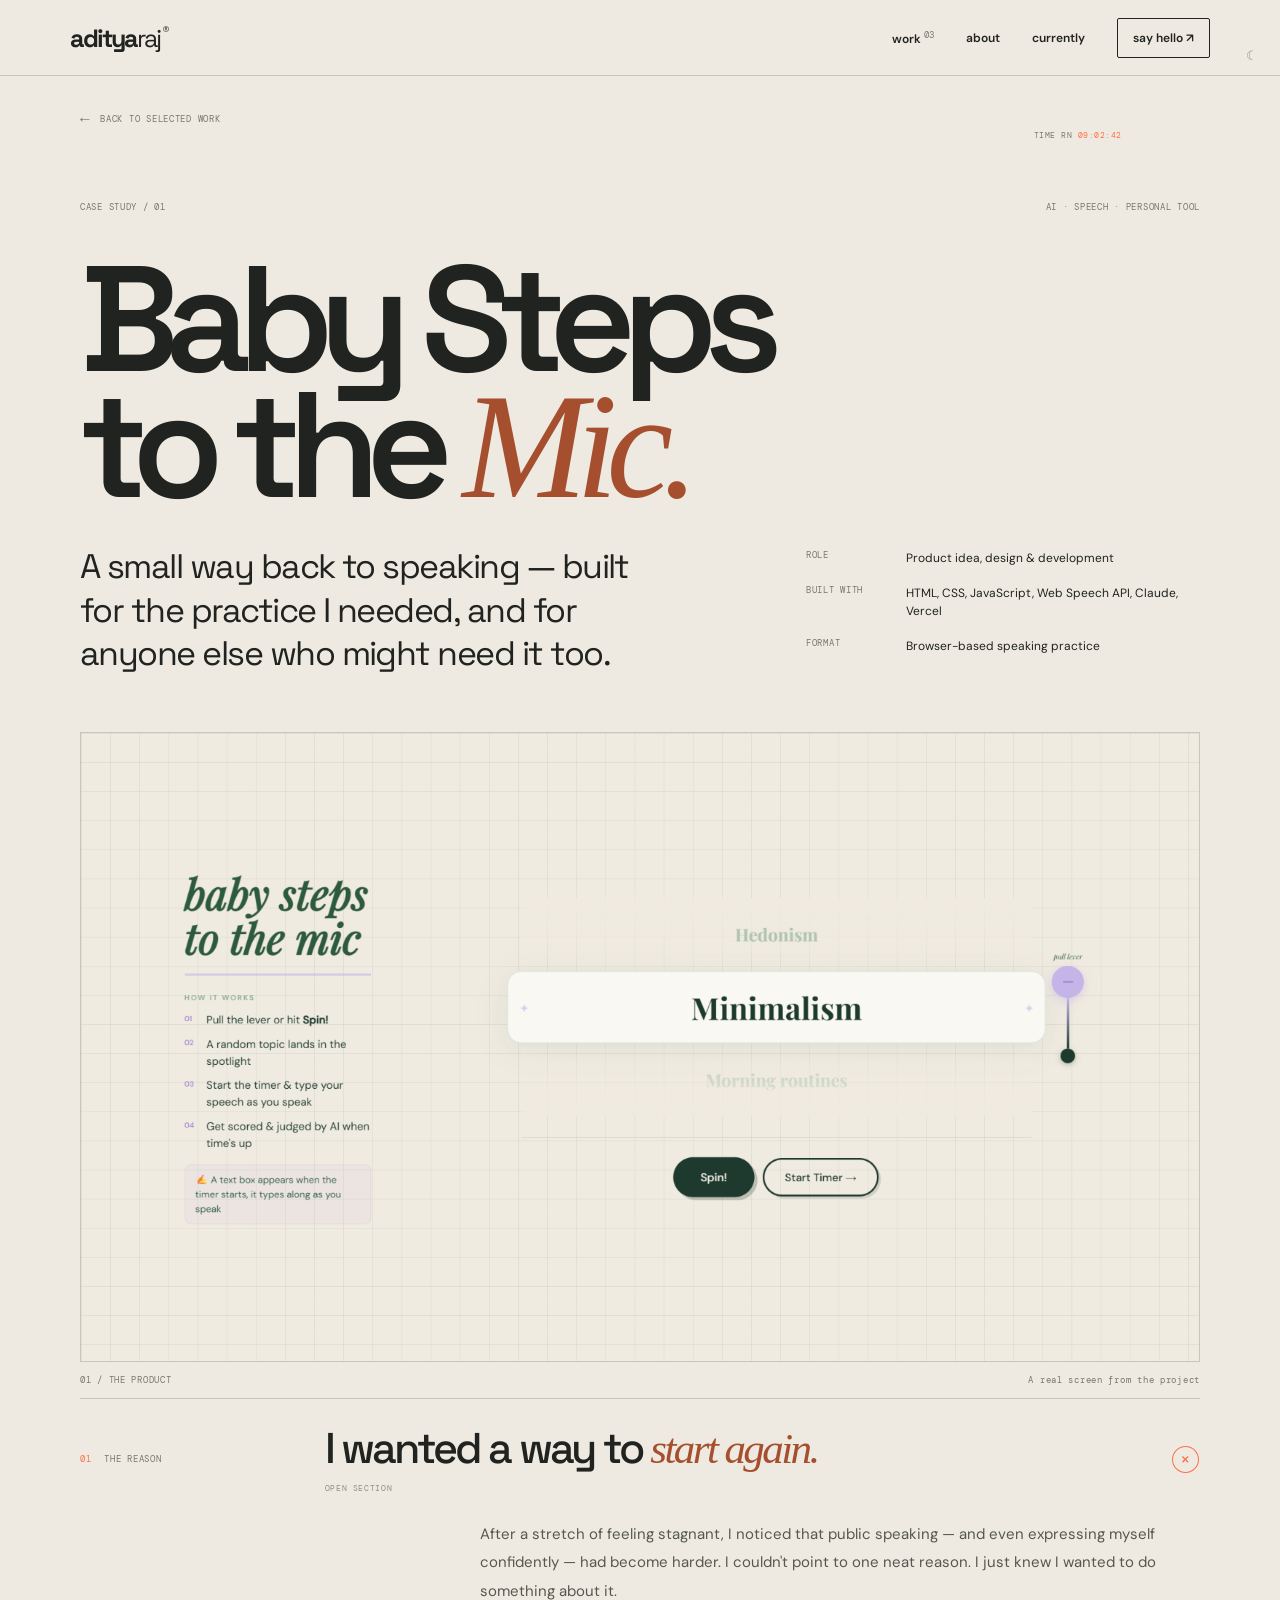
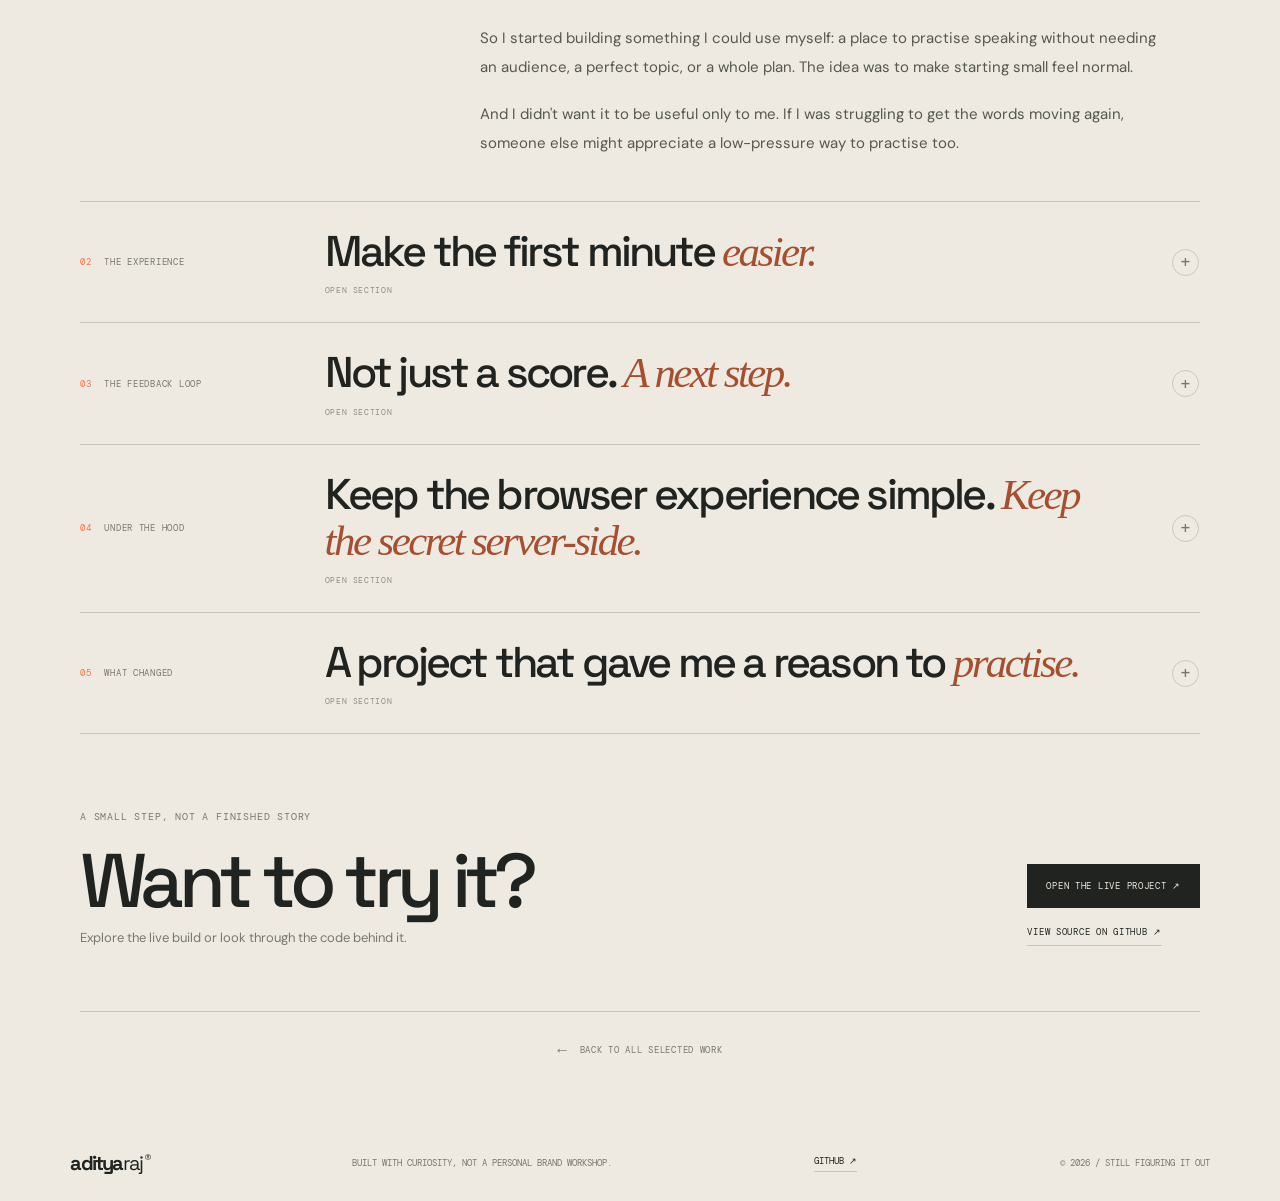
==== commit 0f0c1ded: "Update baby-steps-case-study.html" ====
--- a/baby-steps-case-study.html
+++ b/baby-steps-case-study.html
@@ -38,7 +38,7 @@
           </dl>
         </div>
         <figure class="case-hero-visual">
-          <img src="assets/baby-steps-real.png" alt="A real screenshot of Baby Steps to the Mic's speaking practice interface, with a topic prompt and timed speaking session." fetchpriority="high">
+          <img src="baby-steps-real.png" alt="A real screenshot of Baby Steps to the Mic's speaking practice interface, with a topic prompt and timed speaking session." fetchpriority="high">
           <figcaption><span>01 / THE PRODUCT</span><span>A real screen from the project</span></figcaption>
         </figure>
       </section>
